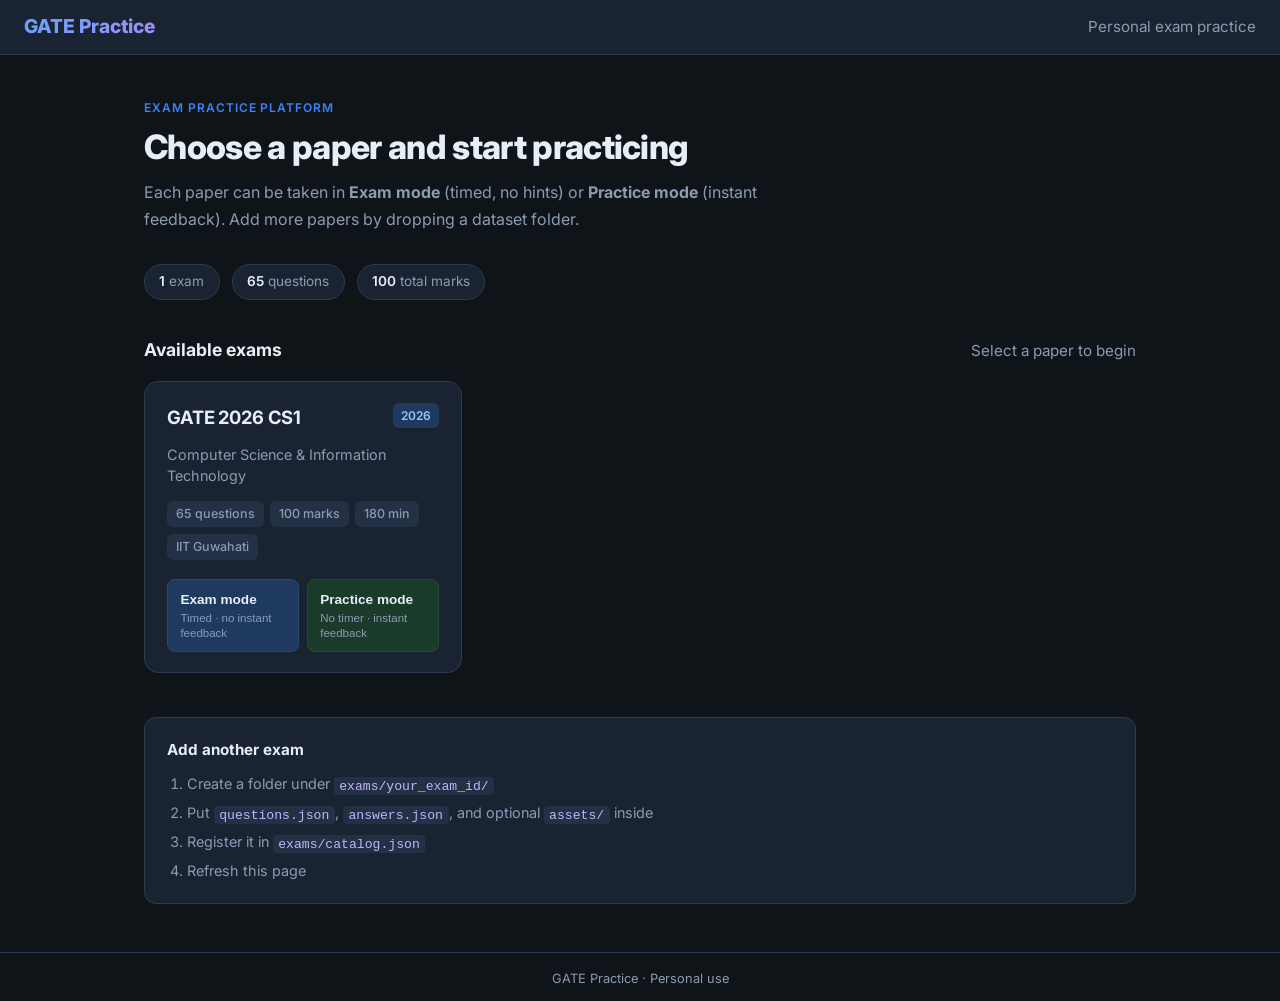
==== index.html @ 9b07d581 "initial commit" ====
<!DOCTYPE html>
<html lang="en">
<head>
  <meta charset="UTF-8" />
  <meta name="viewport" content="width=device-width, initial-scale=1.0" />
  <title>GATE Practice — Home</title>
  <link rel="stylesheet" href="css/style.css" />
  <link rel="preconnect" href="https://fonts.googleapis.com" />
  <link rel="preconnect" href="https://fonts.gstatic.com" crossorigin />
  <link href="https://fonts.googleapis.com/css2?family=Inter:wght@400;500;600;700;800&display=swap" rel="stylesheet" />
</head>
<body class="home-page">
  <header class="topbar home-topbar">
    <div class="brand">
      <span class="logo">GATE Practice</span>
    </div>
    <div class="topbar-meta">
      <span class="muted">Personal exam practice</span>
    </div>
  </header>

  <main class="home">
    <section class="hero">
      <p class="eyebrow">Exam practice platform</p>
      <h1>Choose a paper and start practicing</h1>
      <p class="hero-desc">
        Each paper can be taken in <strong>Exam mode</strong> (timed, no hints) or <strong>Practice mode</strong> (instant feedback). Add more papers by dropping a dataset folder.
      </p>
    </section>

    <section class="stats-bar" id="stats-bar"></section>

    <section class="section-head">
      <h2>Available exams</h2>
      <p class="muted">Select a paper to begin</p>
    </section>

    <section id="exam-list" class="exam-grid">
      <div class="loading">Loading exams…</div>
    </section>

    <section class="how-to">
      <h3>Add another exam</h3>
      <ol>
        <li>Create a folder under <code>exams/your_exam_id/</code></li>
        <li>Put <code>questions.json</code>, <code>answers.json</code>, and optional <code>assets/</code> inside</li>
        <li>Register it in <code>exams/catalog.json</code></li>
        <li>Refresh this page</li>
      </ol>
    </section>
  </main>

  <footer class="home-footer">
    <span>GATE Practice · Personal use</span>
  </footer>

  <script src="js/home.js"></script>
</body>
</html>
---- css/style.css ----
:root {
  --bg: #0f1419;
  --surface: #1a2332;
  --surface2: #243044;
  --border: #2d3a4f;
  --text: #e8eef7;
  --muted: #8b9bb4;
  --primary: #3b82f6;
  --primary-hover: #2563eb;
  --success: #22c55e;
  --warning: #f59e0b;
  --danger: #ef4444;
  --radius: 10px;
  --font: "Inter", system-ui, -apple-system, sans-serif;
}

* { box-sizing: border-box; margin: 0; padding: 0; }

body {
  font-family: var(--font);
  background: var(--bg);
  color: var(--text);
  min-height: 100vh;
  line-height: 1.55;
}

a { color: inherit; text-decoration: none; }

/* Top bar */
.topbar {
  display: flex;
  align-items: center;
  justify-content: space-between;
  padding: 0.75rem 1.5rem;
  background: var(--surface);
  border-bottom: 1px solid var(--border);
  position: sticky;
  top: 0;
  z-index: 50;
}

.brand { display: flex; align-items: center; gap: 1rem; }
.logo {
  font-weight: 800;
  font-size: 1.2rem;
  background: linear-gradient(135deg, #60a5fa, #a78bfa);
  -webkit-background-clip: text;
  -webkit-text-fill-color: transparent;
}
.back {
  color: var(--muted);
  font-size: 0.9rem;
}
.back:hover { color: var(--text); }

.status { display: flex; gap: 1.5rem; font-variant-numeric: tabular-nums; }
#timer { font-weight: 600; color: var(--warning); }
#progress-text { color: var(--muted); }
.actions { display: flex; gap: 0.5rem; }

/* Buttons */
.btn {
  border: 1px solid var(--border);
  background: var(--surface2);
  color: var(--text);
  padding: 0.5rem 1rem;
  border-radius: 8px;
  font-size: 0.875rem;
  cursor: pointer;
  transition: all 0.15s;
}
.btn:hover { background: #2c3b52; }
.btn.primary {
  background: var(--primary);
  border-color: var(--primary);
  color: white;
}
.btn.primary:hover { background: var(--primary-hover); }
.btn.ghost { background: transparent; }
.btn:disabled { opacity: 0.4; cursor: not-allowed; }

/* ---------- Home page ---------- */
.home {
  max-width: 960px;
  margin: 0 auto;
  padding: 2.5rem 1.5rem;
}

.hero { margin-bottom: 2rem; }
.hero h1 { font-size: 1.75rem; margin-bottom: 0.4rem; }
.muted { color: var(--muted); font-size: 0.95rem; }
.hero code {
  background: var(--surface2);
  padding: 0.1rem 0.35rem;
  border-radius: 4px;
  font-size: 0.85rem;
}

.exam-grid {
  display: grid;
  grid-template-columns: repeat(auto-fill, minmax(280px, 1fr));
  gap: 1.25rem;
}

.exam-card {
  background: var(--surface);
  border: 1px solid var(--border);
  border-radius: 12px;
  padding: 1.4rem;
  cursor: pointer;
  transition: border-color 0.15s, transform 0.15s;
}
.exam-card:hover {
  border-color: var(--primary);
  transform: translateY(-2px);
}
.exam-card h2 {
  font-size: 1.15rem;
  margin-bottom: 0.25rem;
}
.exam-card .sub {
  color: var(--muted);
  font-size: 0.9rem;
  margin-bottom: 1rem;
}
.exam-card .meta {
  display: flex;
  flex-wrap: wrap;
  gap: 0.5rem;
  font-size: 0.8rem;
  color: var(--muted);
}
.exam-card .meta span {
  background: var(--surface2);
  padding: 0.2rem 0.5rem;
  border-radius: 6px;
}
.loading { color: var(--muted); }

/* ---------- Exam layout ---------- */
.layout {
  display: grid;
  grid-template-columns: 1fr 280px;
  max-width: 1400px;
  margin: 0 auto;
  min-height: calc(100vh - 56px);
}

.question-panel {
  padding: 1.75rem 2rem;
  overflow-y: auto;
}

.q-meta {
  display: flex;
  flex-wrap: wrap;
  gap: 0.5rem;
  margin-bottom: 1.25rem;
}

.badge {
  font-size: 0.75rem;
  font-weight: 600;
  padding: 0.25rem 0.6rem;
  border-radius: 6px;
  background: var(--surface2);
  color: var(--muted);
}
.badge.type { background: #1e3a5f; color: #93c5fd; }
.badge.marks { background: #1a3a2a; color: #86efac; }
.badge.section { background: #3b2a1a; color: #fcd34d; }

.q-text {
  font-size: 1.05rem;
  margin-bottom: 1.25rem;
  white-space: pre-wrap;
}

.q-text pre, .q-text code {
  font-family: "JetBrains Mono", "Fira Code", monospace;
  font-size: 0.85rem;
}
.q-text pre {
  background: #0d1117;
  border: 1px solid var(--border);
  border-radius: 8px;
  padding: 1rem;
  overflow-x: auto;
  margin: 0.75rem 0;
}

/* Tables */
.q-tables { margin: 1rem 0 1.5rem; }
.q-table-wrap {
  overflow-x: auto;
  margin-bottom: 1rem;
  border: 1px solid var(--border);
  border-radius: var(--radius);
}
.q-table-wrap table {
  width: 100%;
  border-collapse: collapse;
  font-size: 0.9rem;
}
.q-table-wrap th,
.q-table-wrap td {
  padding: 0.55rem 0.85rem;
  border-bottom: 1px solid var(--border);
  text-align: left;
}
.q-table-wrap th {
  background: var(--surface2);
  font-weight: 600;
  color: var(--muted);
}
.q-table-wrap tr:last-child td { border-bottom: none; }
.q-table-wrap caption {
  text-align: left;
  padding: 0.5rem 0.85rem;
  font-size: 0.8rem;
  color: var(--muted);
  background: var(--surface);
}

/* Assets */
.q-assets { margin: 1rem 0 1.5rem; }
.q-assets img {
  max-width: 100%;
  border-radius: var(--radius);
  border: 1px solid var(--border);
  background: #fff;
}

/* Options */
.q-options {
  display: flex;
  flex-direction: column;
  gap: 0.6rem;
  margin-bottom: 1.75rem;
}

/* 2x2 grid when options are images */
.q-options.image-grid {
  display: grid;
  grid-template-columns: 1fr 1fr;
  gap: 0.75rem;
}

.option {
  display: flex;
  align-items: flex-start;
  gap: 0.75rem;
  padding: 0.85rem 1rem;
  background: var(--surface);
  border: 1px solid var(--border);
  border-radius: var(--radius);
  cursor: pointer;
  transition: border-color 0.15s, background 0.15s;
}
.option:hover { border-color: #4b5e7a; }
.option.selected {
  border-color: var(--primary);
  background: #1a2a45;
}
.option.correct {
  border-color: var(--success);
  background: #132a1c;
}
.option.wrong {
  border-color: var(--danger);
  background: #2a1515;
}

.option input { margin-top: 0.25rem; accent-color: var(--primary); }
.option .label {
  font-weight: 700;
  color: var(--muted);
  min-width: 1.25rem;
}
.option .content { flex: 1; }

.option.has-image { align-items: center; }
.option-image {
  max-width: 240px;
  max-height: 150px;
  display: block;
  border-radius: 6px;
  background: #fff;
  border: 1px solid var(--border);
  object-fit: contain;
}
.option.selected .option-image {
  border-color: var(--primary);
  box-shadow: 0 0 0 2px rgba(59, 130, 246, 0.35);
}
.option.correct .option-image {
  border-color: var(--success);
  box-shadow: 0 0 0 2px rgba(34, 197, 94, 0.35);
}
.option.wrong .option-image {
  border-color: var(--danger);
  box-shadow: 0 0 0 2px rgba(239, 68, 68, 0.35);
}

.nat-input {
  width: 100%;
  max-width: 220px;
  padding: 0.7rem 1rem;
  font-size: 1.1rem;
  background: var(--surface);
  border: 1px solid var(--border);
  border-radius: var(--radius);
  color: var(--text);
  font-variant-numeric: tabular-nums;
}
.nat-input:focus {
  outline: none;
  border-color: var(--primary);
}

.nav-row {
  display: flex;
  flex-wrap: wrap;
  gap: 0.6rem;
  padding-top: 1rem;
  border-top: 1px solid var(--border);
}

/* Palette */
.palette-panel {
  background: var(--surface);
  border-left: 1px solid var(--border);
  padding: 1.25rem;
  overflow-y: auto;
  position: sticky;
  top: 56px;
  height: calc(100vh - 56px);
}
.palette-panel h3 {
  font-size: 0.9rem;
  margin-bottom: 0.75rem;
  color: var(--muted);
  text-transform: uppercase;
  letter-spacing: 0.04em;
}
.legend {
  display: flex;
  flex-wrap: wrap;
  gap: 0.4rem;
  margin-bottom: 1rem;
  font-size: 0.7rem;
}
.leg {
  padding: 0.15rem 0.4rem;
  border-radius: 4px;
  background: var(--surface2);
}
.leg.answered { background: #166534; }
.leg.marked { background: #6b21a8; }
.leg.current { background: var(--primary); }
.leg.not-visited { background: var(--surface2); color: var(--muted); }

.palette-grid {
  display: grid;
  grid-template-columns: repeat(5, 1fr);
  gap: 0.4rem;
  margin-bottom: 1.25rem;
}
.p-btn {
  aspect-ratio: 1;
  border: none;
  border-radius: 6px;
  background: var(--surface2);
  color: var(--text);
  font-size: 0.8rem;
  font-weight: 600;
  cursor: pointer;
}
.p-btn:hover { transform: scale(1.08); }
.p-btn.answered { background: #166534; }
.p-btn.marked { background: #6b21a8; }
.p-btn.current { outline: 2px solid #93c5fd; outline-offset: 1px; }
.p-btn.not-visited { background: var(--surface2); color: var(--muted); }

.summary {
  font-size: 0.85rem;
  color: var(--muted);
  display: flex;
  flex-direction: column;
  gap: 0.35rem;
}
.summary strong { color: var(--text); }

/* Modal */
.modal {
  position: fixed;
  inset: 0;
  background: rgba(0,0,0,0.7);
  display: flex;
  align-items: center;
  justify-content: center;
  z-index: 100;
  padding: 1rem;
}
.modal.hidden { display: none; }
.modal-card {
  background: var(--surface);
  border: 1px solid var(--border);
  border-radius: 14px;
  padding: 2rem;
  max-width: 480px;
  width: 100%;
}
.modal-card h2 { margin-bottom: 1.25rem; }
#results-body {
  font-size: 1rem;
  margin-bottom: 1.5rem;
  line-height: 1.7;
}
#results-body .score {
  font-size: 2.5rem;
  font-weight: 800;
  color: var(--primary);
}
.modal-actions { display: flex; gap: 0.6rem; justify-content: flex-end; }

.review-feedback {
  margin-top: 1rem;
  padding: 0.85rem 1rem;
  border-radius: var(--radius);
  font-size: 0.9rem;
}
.review-feedback.correct { background: #132a1c; border: 1px solid var(--success); }
.review-feedback.wrong { background: #2a1515; border: 1px solid var(--danger); }
.review-feedback.partial { background: #2a2415; border: 1px solid var(--warning); }

.review-explanation {
  margin-top: 0.85rem;
  padding: 0.85rem 1rem;
  border-radius: var(--radius);
  background: var(--surface2);
  border: 1px solid var(--border);
  font-size: 0.9rem;
}

@media (max-width: 900px) {
  .layout { grid-template-columns: 1fr; }
  .palette-panel {
    position: fixed;
    right: 0;
    top: 56px;
    width: 280px;
    transform: translateX(100%);
    transition: transform 0.25s;
    z-index: 40;
  }
  .palette-panel.open { transform: translateX(0); }
  .q-options.image-grid { grid-template-columns: 1fr; }
}

/* ========== Professional home page ========== */
.home-page {
  min-height: 100vh;
  display: flex;
  flex-direction: column;
}

.home-topbar {
  backdrop-filter: blur(8px);
}

.topbar-meta {
  font-size: 0.85rem;
}

.home {
  flex: 1;
  max-width: 1040px;
  margin: 0 auto;
  padding: 2.75rem 1.5rem 3rem;
  width: 100%;
}

.hero {
  margin-bottom: 2rem;
  max-width: 640px;
}

.eyebrow {
  font-size: 0.75rem;
  font-weight: 600;
  letter-spacing: 0.08em;
  text-transform: uppercase;
  color: var(--primary);
  margin-bottom: 0.6rem;
}

.hero h1 {
  font-size: clamp(1.6rem, 4vw, 2.1rem);
  font-weight: 800;
  letter-spacing: -0.02em;
  line-height: 1.2;
  margin-bottom: 0.75rem;
}

.hero-desc {
  color: var(--muted);
  font-size: 1rem;
  line-height: 1.65;
}

.stats-bar {
  display: flex;
  flex-wrap: wrap;
  gap: 0.75rem;
  margin-bottom: 2.25rem;
}

.stat-pill {
  background: var(--surface);
  border: 1px solid var(--border);
  border-radius: 999px;
  padding: 0.4rem 0.9rem;
  font-size: 0.85rem;
  color: var(--muted);
}

.stat-pill strong {
  color: var(--text);
  font-weight: 600;
}

.section-head {
  display: flex;
  align-items: baseline;
  justify-content: space-between;
  gap: 1rem;
  margin-bottom: 1.1rem;
}

.section-head h2 {
  font-size: 1.1rem;
  font-weight: 700;
}

.exam-grid {
  display: grid;
  grid-template-columns: repeat(auto-fill, minmax(300px, 1fr));
  gap: 1.15rem;
  margin-bottom: 2.75rem;
}

.exam-card {
  background: var(--surface);
  border: 1px solid var(--border);
  border-radius: 14px;
  padding: 1.35rem 1.4rem 1.25rem;
  cursor: pointer;
  transition: border-color 0.18s, transform 0.18s, box-shadow 0.18s;
  display: flex;
  flex-direction: column;
  gap: 0.85rem;
  position: relative;
  overflow: hidden;
}

.exam-card::before {
  content: "";
  position: absolute;
  top: 0;
  left: 0;
  right: 0;
  height: 3px;
  background: linear-gradient(90deg, #3b82f6, #a78bfa);
  opacity: 0;
  transition: opacity 0.18s;
}

.exam-card:hover {
  border-color: #3b6eu;
  border-color: #4b6fa8;
  transform: translateY(-3px);
  box-shadow: 0 12px 28px rgba(0, 0, 0, 0.25);
}

.exam-card:hover::before {
  opacity: 1;
}

.exam-card-header {
  display: flex;
  justify-content: space-between;
  align-items: flex-start;
  gap: 0.75rem;
}

.exam-card h2 {
  font-size: 1.15rem;
  font-weight: 700;
  letter-spacing: -0.01em;
  margin: 0;
}

.exam-year {
  font-size: 0.75rem;
  font-weight: 600;
  color: #93c5fd;
  background: #1e3a5f;
  padding: 0.2rem 0.5rem;
  border-radius: 6px;
  white-space: nowrap;
}

.exam-card .sub {
  color: var(--muted);
  font-size: 0.9rem;
  margin: 0;
  line-height: 1.45;
}

.exam-card .meta {
  display: flex;
  flex-wrap: wrap;
  gap: 0.4rem;
  margin-top: auto;
}

.exam-card .meta span {
  background: var(--surface2);
  padding: 0.22rem 0.55rem;
  border-radius: 6px;
  font-size: 0.78rem;
  color: var(--muted);
  font-weight: 500;
}

.exam-card .cta {
  margin-top: 0.35rem;
  font-size: 0.85rem;
  font-weight: 600;
  color: var(--primary);
  display: flex;
  align-items: center;
  gap: 0.35rem;
}

.exam-card:hover .cta {
  color: #93c5fd;
}

.how-to {
  background: var(--surface);
  border: 1px solid var(--border);
  border-radius: 12px;
  padding: 1.25rem 1.4rem;
}

.how-to h3 {
  font-size: 0.95rem;
  margin-bottom: 0.75rem;
}

.how-to ol {
  padding-left: 1.2rem;
  color: var(--muted);
  font-size: 0.9rem;
  display: flex;
  flex-direction: column;
  gap: 0.35rem;
}

.how-to code {
  background: var(--surface2);
  padding: 0.1rem 0.35rem;
  border-radius: 4px;
  font-size: 0.82rem;
  color: #c4b5fd;
}

.home-footer {
  border-top: 1px solid var(--border);
  padding: 1rem 1.5rem;
  text-align: center;
  font-size: 0.8rem;
  color: var(--muted);
}

@media (max-width: 600px) {
  .section-head {
    flex-direction: column;
    align-items: flex-start;
    gap: 0.2rem;
  }
}

/* Mode selection on home cards */
.mode-actions {
  display: grid;
  grid-template-columns: 1fr 1fr;
  gap: 0.5rem;
  margin-top: 0.35rem;
}

.mode-btn {
  display: flex;
  flex-direction: column;
  align-items: flex-start;
  gap: 0.15rem;
  padding: 0.65rem 0.75rem;
  text-align: left;
  border-radius: 8px;
  font-size: 0.8rem;
  line-height: 1.3;
}

.mode-btn .mode-title {
  font-weight: 700;
  font-size: 0.85rem;
  color: var(--text);
}

.mode-btn .mode-desc {
  color: var(--muted);
  font-size: 0.72rem;
  font-weight: 400;
}

.mode-btn.exam-mode {
  background: #1e3a5f;
  border-color: #2a4a73;
}

.mode-btn.exam-mode:hover {
  background: #254a75;
  border-color: #3b82f6;
}

.mode-btn.practice-mode {
  background: #1a3a2a;
  border-color: #234d36;
}

.mode-btn.practice-mode:hover {
  background: #1f4a32;
  border-color: #22c55e;
}

/* Practice mode badge in exam topbar */
.mode-badge {
  font-size: 0.7rem;
  font-weight: 700;
  letter-spacing: 0.04em;
  text-transform: uppercase;
  padding: 0.2rem 0.5rem;
  border-radius: 6px;
  margin-left: 0.5rem;
}
.mode-badge.exam {
  background: #1e3a5f;
  color: #93c5fd;
}
.mode-badge.practice {
  background: #1a3a2a;
  color: #86efac;
}

/* Instant feedback in practice mode */
.practice-feedback {
  margin-top: 0.85rem;
  padding: 0.75rem 1rem;
  border-radius: var(--radius);
  font-size: 0.9rem;
}
.practice-feedback.correct {
  background: #132a1c;
  border: 1px solid var(--success);
}
.practice-feedback.wrong {
  background: #2a1515;
  border: 1px solid var(--danger);
}
.practice-feedback.partial {
  background: #2a2415;
  border: 1px solid var(--warning);
}

@media (max-width: 520px) {
  .mode-actions {
    grid-template-columns: 1fr;
  }
}
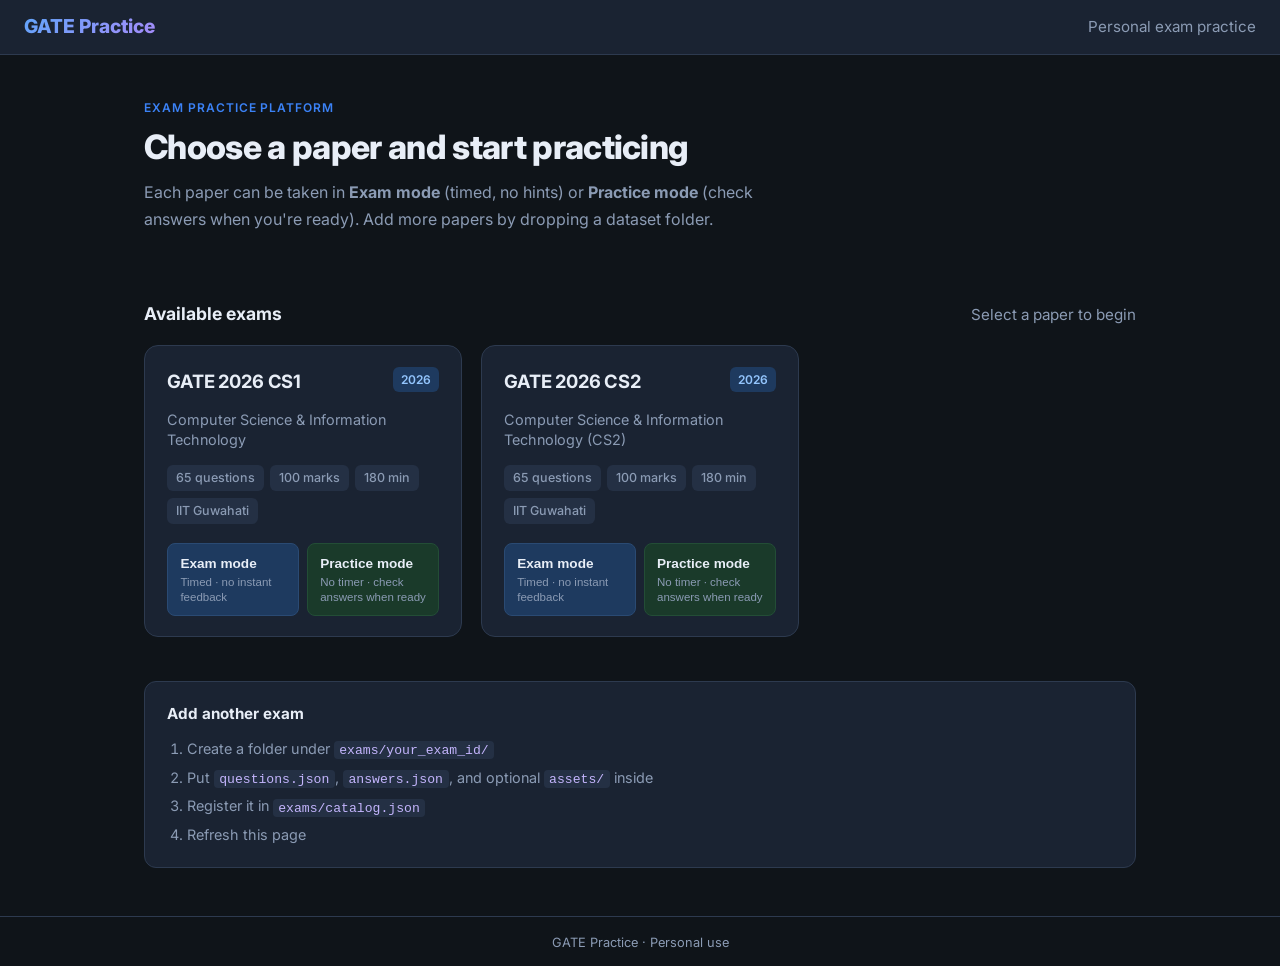
==== commit 27624735: "2nd exam" ====
--- a/index.html
+++ b/index.html
@@ -1,59 +1,90 @@
-<!DOCTYPE html>
+<!doctype html>
 <html lang="en">
-<head>
-  <meta charset="UTF-8" />
-  <meta name="viewport" content="width=device-width, initial-scale=1.0" />
-  <title>GATE Practice — Home</title>
-  <link rel="stylesheet" href="css/style.css" />
-  <link rel="preconnect" href="https://fonts.googleapis.com" />
-  <link rel="preconnect" href="https://fonts.gstatic.com" crossorigin />
-  <link href="https://fonts.googleapis.com/css2?family=Inter:wght@400;500;600;700;800&display=swap" rel="stylesheet" />
-</head>
-<body class="home-page">
-  <header class="topbar home-topbar">
-    <div class="brand">
-      <span class="logo">GATE Practice</span>
-    </div>
-    <div class="topbar-meta">
-      <span class="muted">Personal exam practice</span>
-    </div>
-  </header>
+	<head>
+		<meta charset="UTF-8" />
+		<meta
+			name="viewport"
+			content="width=device-width, initial-scale=1.0"
+		/>
+		<title>GATE Practice — Home</title>
+		<link
+			rel="stylesheet"
+			href="css/style.css"
+		/>
+		<link
+			rel="preconnect"
+			href="https://fonts.googleapis.com"
+		/>
+		<link
+			rel="preconnect"
+			href="https://fonts.gstatic.com"
+			crossorigin
+		/>
+		<link
+			href="https://fonts.googleapis.com/css2?family=Inter:wght@400;500;600;700;800&display=swap"
+			rel="stylesheet"
+		/>
+	</head>
+	<body class="home-page">
+		<header class="topbar home-topbar">
+			<div class="brand">
+				<span class="logo">GATE Practice</span>
+			</div>
+			<div class="topbar-meta">
+				<span class="muted">Personal exam practice</span>
+			</div>
+		</header>
 
-  <main class="home">
-    <section class="hero">
-      <p class="eyebrow">Exam practice platform</p>
-      <h1>Choose a paper and start practicing</h1>
-      <p class="hero-desc">
-        Each paper can be taken in <strong>Exam mode</strong> (timed, no hints) or <strong>Practice mode</strong> (instant feedback). Add more papers by dropping a dataset folder.
-      </p>
-    </section>
+		<main class="home">
+			<section class="hero">
+				<p class="eyebrow">Exam practice platform</p>
+				<h1>Choose a paper and start practicing</h1>
+				<p class="hero-desc">
+					Each paper can be taken in
+					<strong>Exam mode</strong> (timed, no hints) or
+					<strong>Practice mode</strong> (check answers when you're
+					ready). Add more papers by dropping a dataset folder.
+				</p>
+			</section>
 
-    <section class="stats-bar" id="stats-bar"></section>
+			<section
+				class="stats-bar"
+				id="stats-bar"
+			></section>
 
-    <section class="section-head">
-      <h2>Available exams</h2>
-      <p class="muted">Select a paper to begin</p>
-    </section>
+			<section class="section-head">
+				<h2>Available exams</h2>
+				<p class="muted">Select a paper to begin</p>
+			</section>
 
-    <section id="exam-list" class="exam-grid">
-      <div class="loading">Loading exams…</div>
-    </section>
+			<section
+				id="exam-list"
+				class="exam-grid"
+			>
+				<div class="loading">Loading exams…</div>
+			</section>
 
-    <section class="how-to">
-      <h3>Add another exam</h3>
-      <ol>
-        <li>Create a folder under <code>exams/your_exam_id/</code></li>
-        <li>Put <code>questions.json</code>, <code>answers.json</code>, and optional <code>assets/</code> inside</li>
-        <li>Register it in <code>exams/catalog.json</code></li>
-        <li>Refresh this page</li>
-      </ol>
-    </section>
-  </main>
+			<section class="how-to">
+				<h3>Add another exam</h3>
+				<ol>
+					<li>
+						Create a folder under <code>exams/your_exam_id/</code>
+					</li>
+					<li>
+						Put <code>questions.json</code>,
+						<code>answers.json</code>, and optional
+						<code>assets/</code> inside
+					</li>
+					<li>Register it in <code>exams/catalog.json</code></li>
+					<li>Refresh this page</li>
+				</ol>
+			</section>
+		</main>
 
-  <footer class="home-footer">
-    <span>GATE Practice · Personal use</span>
-  </footer>
+		<footer class="home-footer">
+			<span>GATE Practice · Personal use</span>
+		</footer>
 
-  <script src="js/home.js"></script>
-</body>
+		<script src="js/home.js"></script>
+	</body>
 </html>
--- a/css/style.css
+++ b/css/style.css
@@ -458,6 +458,33 @@
   .q-options.image-grid { grid-template-columns: 1fr; }
 }
 
+@media (min-width: 901px) {
+  .layout {
+    grid-template-columns: minmax(0, 1fr) 280px;
+    transition: grid-template-columns 0.25s ease;
+  }
+  .layout.palette-closed { grid-template-columns: minmax(0, 1fr) 0fr; }
+  .palette-panel {
+    min-width: 0;
+    transition: opacity 0.2s ease, padding 0.25s ease, border-width 0.25s ease,
+      visibility 0s;
+  }
+  .layout.palette-closed .palette-panel {
+    overflow: hidden;
+    padding-left: 0;
+    padding-right: 0;
+    border-left-width: 0;
+    opacity: 0;
+    visibility: hidden;
+    transition: opacity 0.2s ease, padding 0.25s ease, border-width 0.25s ease,
+      visibility 0s linear 0.25s;
+  }
+  .layout:not(.palette-closed) .palette-panel {
+    overflow-y: auto;
+    visibility: visible;
+  }
+}
+
 /* ========== Professional home page ========== */
 .home-page {
   min-height: 100vh;
